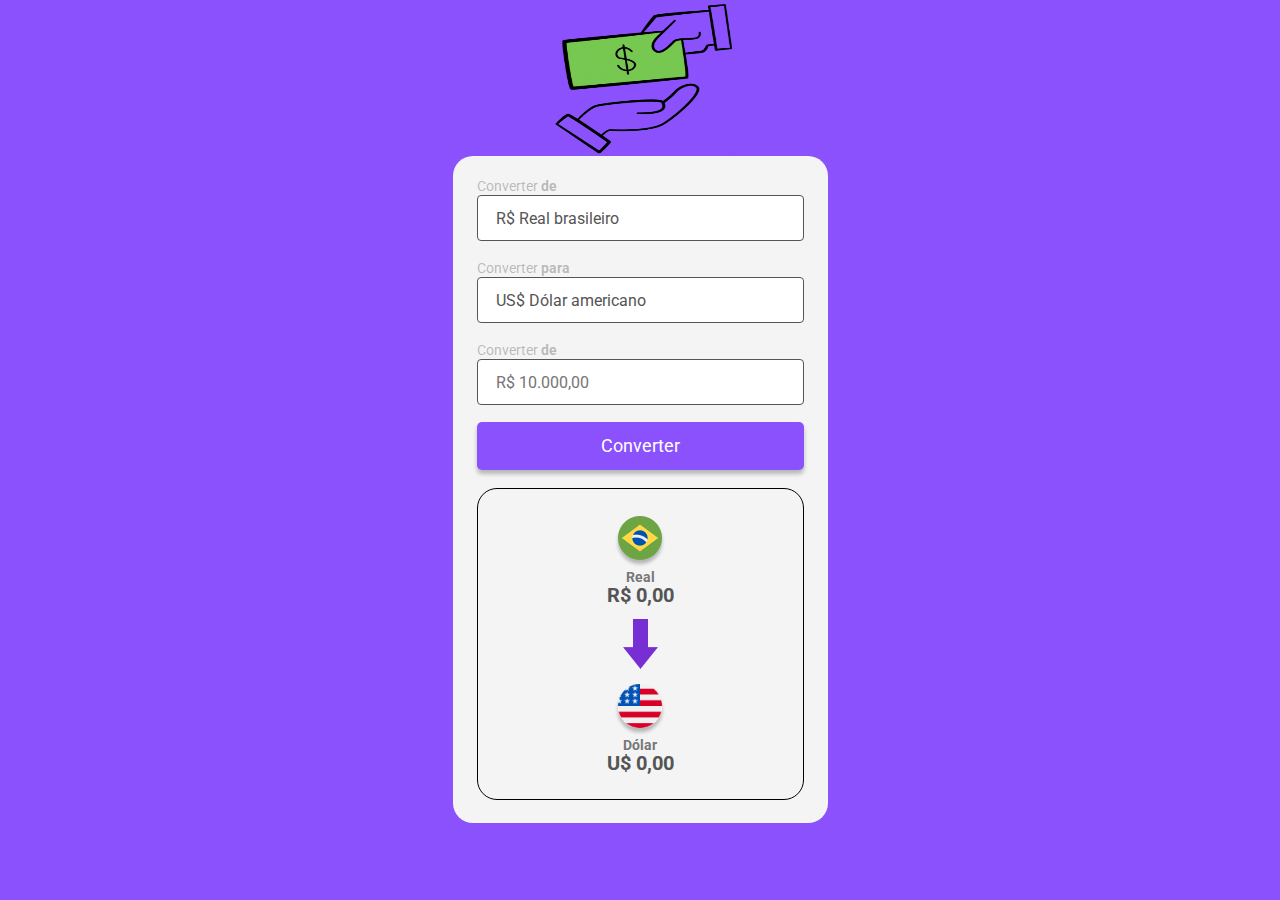
==== index.html @ 51e4621a "name página" ====
<!DOCTYPE html>
<html lang="en">

<head>
    <meta charset="UTF-8">
    <meta name="viewport" content="width=device-width, initial-scale=1.0">
    <link rel="preconnect" href="https://fonts.googleapis.com">
    <link rel="preconnect" href="https://fonts.gstatic.com" crossorigin>
    <link href="https://fonts.googleapis.com/css2?family=Roboto:wght@400;700&display=swap" rel="stylesheet">
    <link rel="stylesheet" href="style.css">
    <title>Conversor de moedas 12</title>
</head>

<body>
    <img src="./assets/logo.gif" class="logo" alt="logo" />
    <main>

        <label>
            Converter <b>de</b>
            <select>
                <option>R$ Real brasileiro</option>
            </select>
        </label>

        <label>
            Converter <b>para</b>
            <select class="euro-dolar">
                <option value="dolar">US$ Dólar americano</option>
                <option value="euro">€ Euro</option>
            </select>
        </label>

        <label>
            Converter <b>de</b>
            <input type="number" class="currency" placeholder="R$ 10.000,00" </input>
        </label>

        <button class="click">Converter</button>

        <section>
            
            <div class="one"> 
                <img src="./assets/brasil 2.png" alt="brasil" />
                <p class="text">Real</p>
                <p class="value-one">R$ 0,00</p>
            </div>

            <div class="three">
                <img src="./assets/Vector.png" alt="Vector" />
            </div>

            <div class="one">
                <img src="./assets/estados-unidos (1) 1.png" class="bandeira" alt="US" />
                <p class="text" id="two">Dólar</p>
                <p class="value-two">U$ 0,00</p>
            </div>

        </section>

    </main>

</body>
<script src="./javascript.js"></script>

</html>
---- style.css ----
*{
    margin: 0;
    padding: 0;
    box-sizing: border-box;
    font-family: "Roboto", sans-serif;
   
}

body{
    background-color: #8a51fc;
}

.logo{
    display: block;
    width: 204px;
    height: 156px;
    margin-left: auto;
    margin-right: auto;
}

main{
    width: 375px;
    margin-left: auto;
    margin-right: auto;
    background-color: #f4f4f4;
    padding: 20px 24px 23px;
    border-radius: 20px;

}

label{
    height: 80px;
    font-size: 14px;
    line-height: 18px;
    color:#77777777;
    font-weight: 400px;
    margin-bottom: 6px;
}

select, input{
    background: #ffffffff;
    border-radius: 4px;
    border: 1px solid;
    width: 100%;
    height: 46px;
    margin-bottom: 17px;
    appearance: none;
    padding-left: 18px;
    font-weight: 700px;
    font-size: 16px;
    color: #555555;
    cursor: pointer;

}

button{
    background-color: #8a51fc;
    width: 100%;
    height: 48px;
    border-radius: 5px;
    border: none;
    box-shadow: 0px 4px 4px 0px #00000040;
    color:#FFFFFF;
    font-size: 18px;
    font-weight: 700px;
    line-height: 18px;
    cursor: pointer;
}

button:hover{
    opacity: 0.8;
}

button:active{
    opacity: 0.6;
}

section{
    width: 100%;
    display: flex;
    border: 1px solid;
    border-radius: 20px;
    margin-top: 18px;
    padding: 12px;
    flex-direction: column;
    align-items: center;

}

.one{
    margin: 15px 0;
    display: flex;
    flex-direction: column;
    align-items: center;
    font-size: 20px;
    font-weight: 700;
    line-height: 18px;
    color: #555555;
   
}

.three{
    display: flex;
    flex-direction: column;
    align-items: center;
    gap: 4px
}

.text{
    height: 18px;
    font-weight: 400px;
    font-size: 14px;
    color: #777777;

}
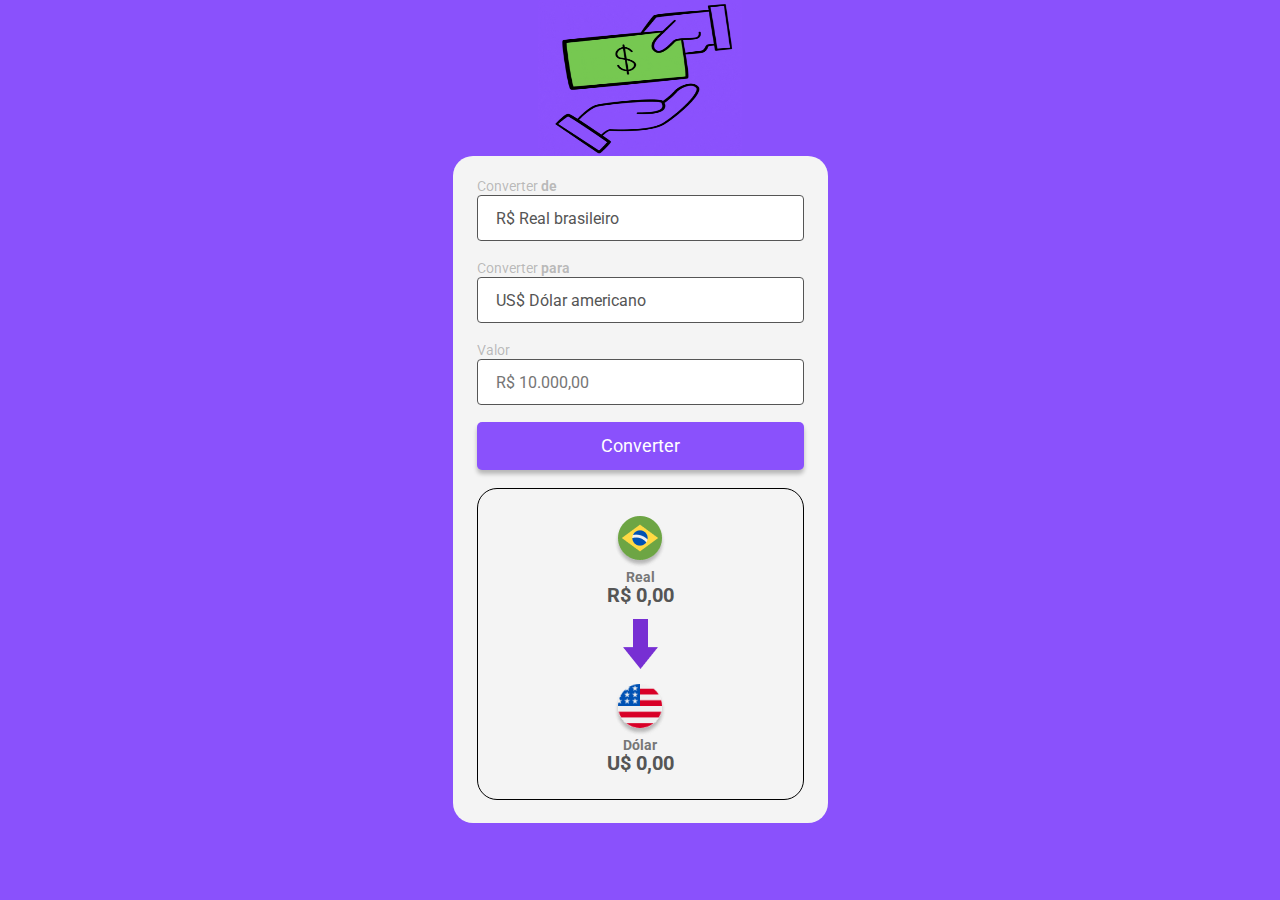
==== commit f239d4c7: "Atualização" ====
--- a/index.html
+++ b/index.html
@@ -31,7 +31,7 @@
         </label>
 
         <label>
-            Converter <b>de</b>
+            Valor
             <input type="number" class="currency" placeholder="R$ 10.000,00" </input>
         </label>
 
